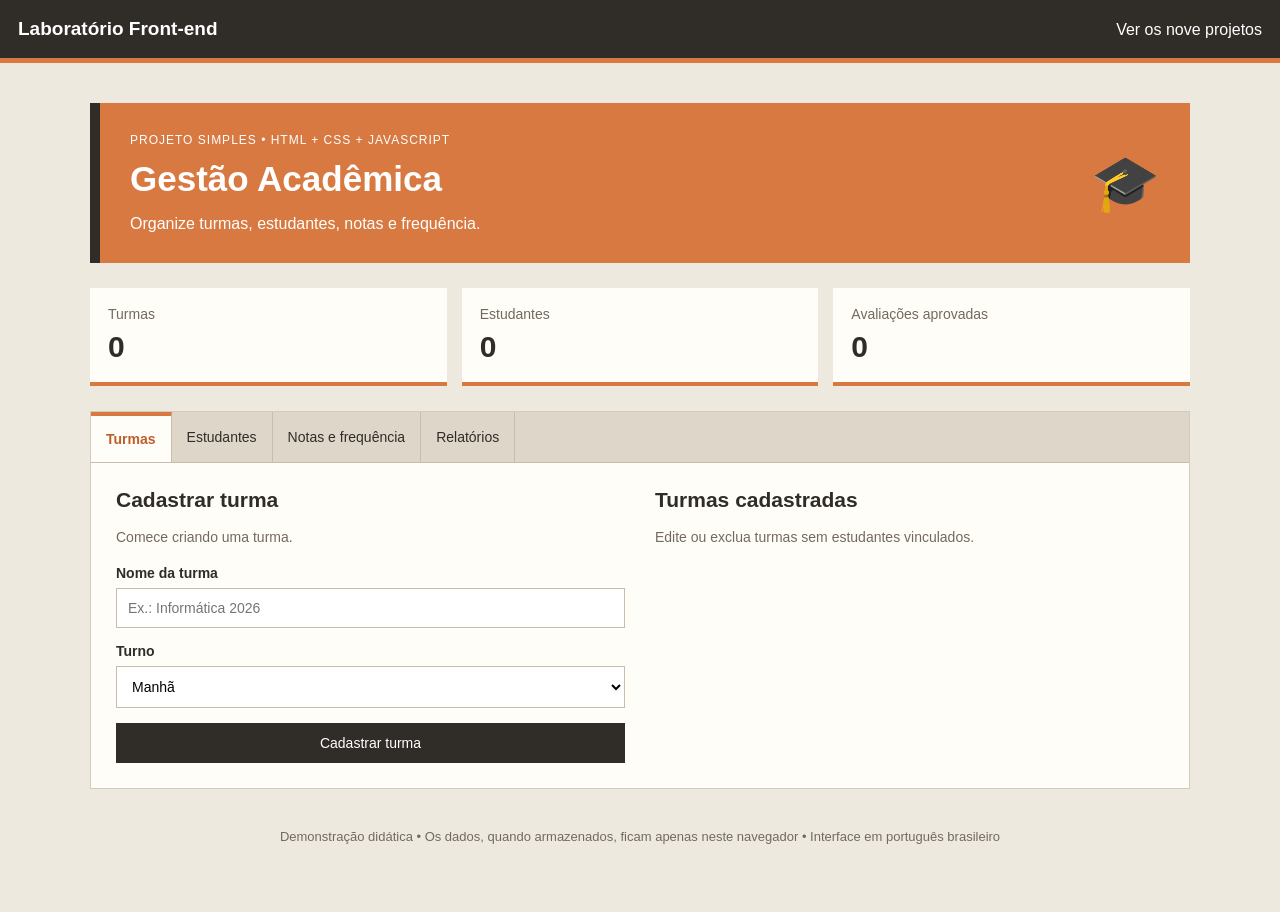
==== index.html @ 13411622 "FEFEFEF FEFEFE" ====
<!DOCTYPE html>
<html lang="pt-BR">
<head>
    <meta charset="UTF-8">
    <meta name="viewport" content="width=device-width, initial-scale=1">
    <meta name="description" content="Projeto educacional Front-end: Gestão Acadêmica. Interface em português brasileiro.">
    <title>Gestão Acadêmica | Projetos Front-end</title>
    <link rel="stylesheet" href="style.css">
</head>
<body>
    <header class="topbar">
        <div class="topbar-inner">
            <a class="brand" href="../index.html">Laboratório Front-end</a>
            <a class="back" href="../index.html"> Ver os nove projetos</a>
        </div>
    </header>

    <div class="app">

        <section class="hero">
            <div>
                <div class="eyebrow">Projeto simples • HTML + CSS + JavaScript</div>
                <h1>Gestão Acadêmica</h1>
                <p>Organize turmas, estudantes, notas e frequência.</p>
            </div>

            <div class="hero-emoji" aria-hidden="true">🎓</div>
        </section>

        <main class="main">

            <div id="aviso" class="feedback" role="status" aria-live="polite" hidden></div>

            <div class="metrics">

                <div class="metric">
                    <span>Turmas</span>
                    <strong id="q-turmas">0</strong>
                </div>

                <div class="metric">
                    <span>Estudantes</span>
                    <strong id="q-estudantes">0</strong>
                </div>

                <div class="metric">
                    <span>Avaliações aprovadas</span>
                    <strong id="q-aprovados">0</strong>
                </div>

            </div>

            <div class="panel">

                <nav class="tabbar" aria-label="Seções do sistema">
                    <button class="tab active" type="button" data-aba="turmas">Turmas</button>
                    <button class="tab" type="button" data-aba="estudantes">Estudantes</button>
                    <button class="tab" type="button" data-aba="avaliacoes">Notas e frequência</button>
                    <button class="tab" type="button" data-aba="relatorios">Relatórios</button>
                </nav>

                <section id="aba-turmas" class="aba">

                    <div class="grid">

                        <div class="span-4">
                            <h2>Cadastrar turma</h2>
                            <p class="intro">Comece criando uma turma.</p>

                            <form id="form-turma" class="stack">

                                <div class="field">
                                    <label for="nome-turma">Nome da turma</label>
                                    <input id="nome-turma" maxlength="60" required placeholder="Ex.: Informática 2026">
                                </div>

                                <div class="field">
                                    <label for="turno">Turno</label>
                                    <select id="turno">
                                        <option>Manhã</option>
                                        <option>Tarde</option>
                                        <option>Noite</option>
                                    </select>
                                </div>

                                <button class="btn btn-primary" type="submit">Cadastrar turma</button>

                            </form>
                        </div>

                        <div class="span-8">
                            <h2>Turmas cadastradas</h2>
                            <p class="intro">Edite ou exclua turmas sem estudantes vinculados.</p>
                            <div id="lista-turmas" class="item-list"></div>
                        </div>

                    </div>

                </section>

                <section id="aba-estudantes" class="aba" hidden>

                    <div class="grid">

                        <div class="span-4">
                            <h2>Cadastrar estudante</h2>
                            <p class="intro">Associe cada estudante à turma correta.</p>

                            <form id="form-estudante" class="stack">

                                <div class="field">
                                    <label for="nome-estudante">Nome completo</label>
                                    <input id="nome-estudante" maxlength="80" required>
                                </div>

                                <div class="field">
                                    <label for="matricula">Matrícula</label>
                                    <input id="matricula" maxlength="20" required>
                                </div>

                                <div class="field">
                                    <label for="turma-estudante">Turma</label>
                                    <select id="turma-estudante" required></select>
                                </div>

                                <button class="btn btn-primary" type="submit">Cadastrar estudante</button>

                            </form>
                        </div>

                        <div class="span-8">
                            <h2>Estudantes cadastrados</h2>
                            <div id="lista-estudantes" class="item-list"></div>
                        </div>

                    </div>

                </section>

                <section id="aba-avaliacoes" class="aba" hidden>

                    <div class="grid">

                        <div class="span-5">
                            <h2>Lançar avaliação</h2>
                            <p class="intro">Média mínima: 6,0. Frequência mínima: 75%.</p>

                            <form id="form-avaliacao" class="stack">

                                <div class="field">
                                    <label for="aluno-avaliacao">Estudante</label>
                                    <select id="aluno-avaliacao" required></select>
                                </div>

                                <div class="field">
                                    <label for="disciplina">Unidade curricular</label>
                                    <input id="disciplina" maxlength="80" required placeholder="Ex.: Projeto Front-end">
                                </div>

                                <div class="form-grid">

                                    <div class="field">
                                        <label for="n1">Nota 1</label>
                                        <input id="n1" type="number" min="0" max="10" step="0.1" required>
                                    </div>

                                    <div class="field">
                                        <label for="n2">Nota 2</label>
                                        <input id="n2" type="number" min="0" max="10" step="0.1" required>
                                    </div>

                                </div>

                                <div class="field">
                                    <label for="freq">Frequência (%)</label>
                                    <input id="freq" type="number" min="0" max="100" step="1" value="100" required>
                                </div>

                                <button class="btn btn-primary" type="submit">Salvar avaliação</button>

                            </form>
                        </div>

                        <div class="span-7">
                            <h2>Avaliações registradas</h2>
                            <p class="intro">Um registro por estudante e unidade curricular. Ao enviar novamente, o registro existente é atualizado.</p>
                            <div id="lista-avaliacoes" class="item-list"></div>
                        </div>

                    </div>

                </section>

                <section id="aba-relatorios" class="aba" hidden>

                    <div class="row between">

                        <div>
                            <h2>Relatório de desempenho</h2>
                            <p class="intro">Consulte as notas, a frequência e a situação acadêmica.</p>
                        </div>

                        <button id="exportar" class="btn btn-secondary btn-small" type="button">Baixar relatório CSV</button>

                    </div>

                    <div class="field" style="max-width: 300px; margin-bottom: 15px;">
                        <label for="filtro-turma">Filtrar por turma</label>
                        <select id="filtro-turma">
                            <option value="">Todas as turmas</option>
                        </select>
                    </div>

                    <div id="tabela-relatorio" class="table-wrap"></div>

                </section>

            </div>

        </main>

        <p class="footer">
            Demonstração didática • Os dados, quando armazenados, ficam apenas neste navegador • Interface em português brasileiro
        </p>

    </div>
  <script src="script.js" defer></script>
</body>
</html>
---- style.css ----
body {
    margin: 0;
    font-family: Arial, sans-serif;
    background-color: #eee9df;
    color: #302c28;
}

.topbar {
    background-color: #302c28;
    padding: 18px;
    border-bottom: 5px solid #d87941;
}

.topbar-inner {
    display: flex;
    justify-content: space-between;
    gap: 15px;
    flex-wrap: wrap;
}

.topbar a {
    color: white;
    text-decoration: none;
}

.brand {
    font-size: 19px;
    font-weight: bold;
}

.back {
    padding-top: 3px;
}

.app {
    max-width: 1100px;
    margin: 25px auto;
    padding: 15px;
}

.hero {
    background-color: #d87941;
    color: white;
    padding: 30px;
    display: flex;
    justify-content: space-between;
    align-items: center;
    border-left: 10px solid #302c28;
}

.hero h1 {
    font-size: 35px;
    margin: 12px 0;
}

.hero p {
    margin-bottom: 0;
}

.eyebrow {
    font-size: 12px;
    text-transform: uppercase;
    letter-spacing: 1px;
}

.hero-emoji {
    font-size: 55px;
}

.main {
    margin-top: 25px;
}

.metrics {
    display: flex;
    gap: 15px;
    margin-bottom: 25px;
    flex-wrap: wrap;
}

.metric {
    background-color: #fffdf8;
    padding: 18px;
    flex: 1;
    min-width: 150px;
    border-bottom: 4px solid #d87941;
}

.metric span {
    display: block;
    font-size: 14px;
    color: #74695e;
}

.metric strong {
    display: block;
    font-size: 30px;
    margin-top: 8px;
    color: #302c28;
}

.panel {
    background-color: #fffdf8;
    border: 1px solid #d4cbbd;
}

.panel h2 {
    margin-top: 0;
    font-size: 21px;
}

.tabbar {
    display: flex;
    background-color: #ded6c9;
    flex-wrap: wrap;
    border-bottom: 1px solid #c9bead;
}

.tab {
    padding: 15px;
    background-color: transparent;
    color: #302c28;
    border: none;
    border-right: 1px solid #c9bead;
    cursor: pointer;
    font-size: 14px;
}

.tab.active {
    background-color: #fffdf8;
    color: #bd5d29;
    border-top: 4px solid #d87941;
    font-weight: bold;
}

.aba {
    padding: 25px;
}

.grid {
    display: flex;
    gap: 30px;
    flex-wrap: wrap;
}

.span-4,
.span-5,
.span-7,
.span-8 {
    flex: 1;
    min-width: 240px;
}

.intro {
    color: #74695e;
    font-size: 14px;
    margin-bottom: 20px;
}

.stack {
    display: flex;
    flex-direction: column;
    gap: 15px;
}

.field label {
    display: block;
    margin-bottom: 7px;
    font-size: 14px;
    font-weight: bold;
}

.field input,
.field select {
    width: 100%;
    padding: 11px;
    border: 1px solid #c9bead;
    background-color: white;
    box-sizing: border-box;
    font-family: Arial, sans-serif;
    font-size: 14px;
}

.field input:focus,
.field select:focus {
    outline: 2px solid #d87941;
}

.form-grid {
    display: flex;
    gap: 12px;
}

.form-grid .field {
    flex: 1;
    min-width: 0;
}

.btn {
    padding: 12px 16px;
    border: none;
    cursor: pointer;
    font-size: 14px;
}

.btn-primary {
    background-color: #302c28;
    color: white;
}

.btn-secondary {
    background-color: #ded6c9;
    color: #302c28;
    border: 1px solid #c9bead;
}

.btn-small {
    padding: 10px;
}

.item-list {
    margin-top: 15px;
}

.item {
    background-color: #f5f0e7;
    padding: 15px;
    margin-bottom: 12px;
    border-left: 4px solid #d87941;
}

.item h3 {
    margin-top: 0;
}

.item p {
    margin: 7px 0;
}

.item button {
    margin-right: 6px;
    margin-top: 8px;
}

.empty {
    padding: 25px;
    text-align: center;
    color: #74695e;
    border: 1px dashed #c9bead;
    background-color: #f5f0e7;
}

.muted {
    color: #74695e;
}

.feedback {
    background-color: #e1ead8;
    color: #38552b;
    padding: 13px;
    margin-bottom: 15px;
    border-left: 5px solid #66834f;
}

.feedback.error {
    background-color: #f5dcd5;
    color: #8c3025;
    border-left-color: #b64032;
}

.feedback[hidden],
.aba[hidden] {
    display: none;
}

.row {
    display: flex;
    gap: 12px;
    align-items: center;
    flex-wrap: wrap;
}

.between {
    justify-content: space-between;
}

.table-wrap {
    overflow-x: auto;
}

table {
    width: 100%;
    border-collapse: collapse;
    font-size: 14px;
}

th,
td {
    padding: 12px;
    border-bottom: 1px solid #d4cbbd;
    text-align: left;
}

th {
    background-color: #302c28;
    color: white;
}

tr:nth-child(even) {
    background-color: #f5f0e7;
}

.footer {
    text-align: center;
    color: #74695e;
    font-size: 13px;
    margin-top: 25px;
    padding: 15px;
}
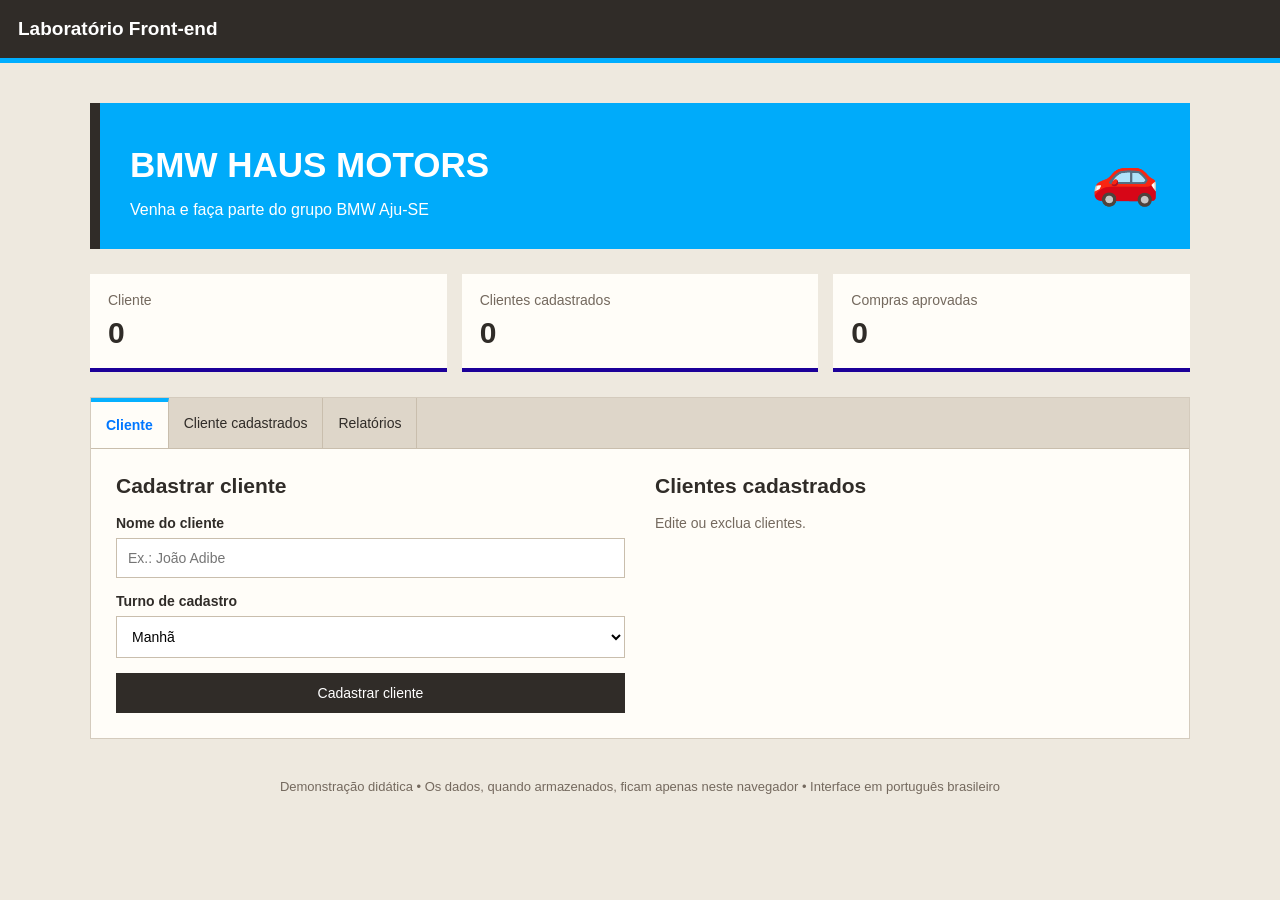
==== commit 8da6fa51: "DDFDFDDFF DDDDFD" ====
--- a/index.html
+++ b/index.html
@@ -4,14 +4,14 @@
     <meta charset="UTF-8">
     <meta name="viewport" content="width=device-width, initial-scale=1">
     <meta name="description" content="Projeto educacional Front-end: Gestão Acadêmica. Interface em português brasileiro.">
-    <title>Gestão Acadêmica | Projetos Front-end</title>
+    <title>BMW HAUS MOTORS </title>
     <link rel="stylesheet" href="style.css">
 </head>
 <body>
     <header class="topbar">
         <div class="topbar-inner">
             <a class="brand" href="../index.html">Laboratório Front-end</a>
-            <a class="back" href="../index.html"> Ver os nove projetos</a>
+            <a class="back" href="../index.html"></a>
         </div>
     </header>
 
@@ -19,12 +19,12 @@
 
         <section class="hero">
             <div>
-                <div class="eyebrow">Projeto simples • HTML + CSS + JavaScript</div>
-                <h1>Gestão Acadêmica</h1>
-                <p>Organize turmas, estudantes, notas e frequência.</p>
+                <div class="eyebrow"></div>
+                <h1>BMW HAUS MOTORS</h1>
+                <p>Venha e faça parte do grupo BMW Aju-SE</p>
             </div>
 
-            <div class="hero-emoji" aria-hidden="true">🎓</div>
+            <div class="hero-emoji" aria-hidden="true">🚗</div>
         </section>
 
         <main class="main">
@@ -34,17 +34,17 @@
             <div class="metrics">
 
                 <div class="metric">
-                    <span>Turmas</span>
+                    <span>Cliente</span>
                     <strong id="q-turmas">0</strong>
                 </div>
 
                 <div class="metric">
-                    <span>Estudantes</span>
+                    <span>Clientes cadastrados</span>
                     <strong id="q-estudantes">0</strong>
                 </div>
 
                 <div class="metric">
-                    <span>Avaliações aprovadas</span>
+                    <span>Compras aprovadas</span>
                     <strong id="q-aprovados">0</strong>
                 </div>
 
@@ -53,9 +53,8 @@
             <div class="panel">
 
                 <nav class="tabbar" aria-label="Seções do sistema">
-                    <button class="tab active" type="button" data-aba="turmas">Turmas</button>
-                    <button class="tab" type="button" data-aba="estudantes">Estudantes</button>
-                    <button class="tab" type="button" data-aba="avaliacoes">Notas e frequência</button>
+                    <button class="tab active" type="button" data-aba="turmas">Cliente</button>
+                    <button class="tab" type="button" data-aba="estudantes">Cliente cadastrados</button>
                     <button class="tab" type="button" data-aba="relatorios">Relatórios</button>
                 </nav>
 
@@ -64,33 +63,31 @@
                     <div class="grid">
 
                         <div class="span-4">
-                            <h2>Cadastrar turma</h2>
-                            <p class="intro">Comece criando uma turma.</p>
-
-                            <form id="form-turma" class="stack">
-
-                                <div class="field">
-                                    <label for="nome-turma">Nome da turma</label>
-                                    <input id="nome-turma" maxlength="60" required placeholder="Ex.: Informática 2026">
-                                </div>
-
-                                <div class="field">
-                                    <label for="turno">Turno</label>
+                            <h2>Cadastrar cliente</h2>
+
+                            <form id="form-cliente" class="stack">
+
+                                <div class="field">
+                                    <label for="nome-cliente">Nome do cliente</label>
+                                    <input id="nome-cliente" maxlength="60" required placeholder="Ex.: João Adibe">
+                                </div>
+
+                                <div class="field">
+                                    <label for="turno">Turno de cadastro</label>
                                     <select id="turno">
                                         <option>Manhã</option>
                                         <option>Tarde</option>
-                                        <option>Noite</option>
                                     </select>
                                 </div>
 
-                                <button class="btn btn-primary" type="submit">Cadastrar turma</button>
+                                <button class="btn btn-primary" type="submit">Cadastrar cliente</button>
 
                             </form>
                         </div>
 
                         <div class="span-8">
-                            <h2>Turmas cadastradas</h2>
-                            <p class="intro">Edite ou exclua turmas sem estudantes vinculados.</p>
+                            <h2>Clientes cadastrados</h2>
+                            <p class="intro">Edite ou exclua clientes.</p>
                             <div id="lista-turmas" class="item-list"></div>
                         </div>
 
@@ -103,7 +100,7 @@
                     <div class="grid">
 
                         <div class="span-4">
-                            <h2>Cadastrar estudante</h2>
+                            <h2>Cadastrar cliente</h2>
                             <p class="intro">Associe cada estudante à turma correta.</p>
 
                             <form id="form-estudante" class="stack">
@@ -129,7 +126,7 @@
                         </div>
 
                         <div class="span-8">
-                            <h2>Estudantes cadastrados</h2>
+                            <h2>Clientes cadastrados</h2>
                             <div id="lista-estudantes" class="item-list"></div>
                         </div>
 
@@ -148,7 +145,7 @@
                             <form id="form-avaliacao" class="stack">
 
                                 <div class="field">
-                                    <label for="aluno-avaliacao">Estudante</label>
+                                    <label for="aluno-avaliacao">cliente</label>
                                     <select id="aluno-avaliacao" required></select>
                                 </div>
 
--- a/style.css
+++ b/style.css
@@ -8,7 +8,7 @@
 .topbar {
     background-color: #302c28;
     padding: 18px;
-    border-bottom: 5px solid #d87941;
+    border-bottom: 5px solid #00aeff;
 }
 
 .topbar-inner {
@@ -39,7 +39,7 @@
 }
 
 .hero {
-    background-color: #d87941;
+    background-color: #00abfa;
     color: white;
     padding: 30px;
     display: flex;
@@ -83,7 +83,7 @@
     padding: 18px;
     flex: 1;
     min-width: 150px;
-    border-bottom: 4px solid #d87941;
+    border-bottom: 4px solid #1c0099;
 }
 
 .metric span {
@@ -128,8 +128,8 @@
 
 .tab.active {
     background-color: #fffdf8;
-    color: #bd5d29;
-    border-top: 4px solid #d87941;
+    color: #0077ff;
+    border-top: 4px solid #05b0ff;
     font-weight: bold;
 }
 
@@ -183,7 +183,7 @@
 
 .field input:focus,
 .field select:focus {
-    outline: 2px solid #d87941;
+    outline: 2px solid #060496;
 }
 
 .form-grid {
@@ -226,7 +226,7 @@
     background-color: #f5f0e7;
     padding: 15px;
     margin-bottom: 12px;
-    border-left: 4px solid #d87941;
+    border-left: 4px solid #08007a;
 }
 
 .item h3 {
@@ -264,8 +264,8 @@
 
 .feedback.error {
     background-color: #f5dcd5;
-    color: #8c3025;
-    border-left-color: #b64032;
+    color: #0b0194;
+    border-left-color: #0b0194;
 }
 
 .feedback[hidden],
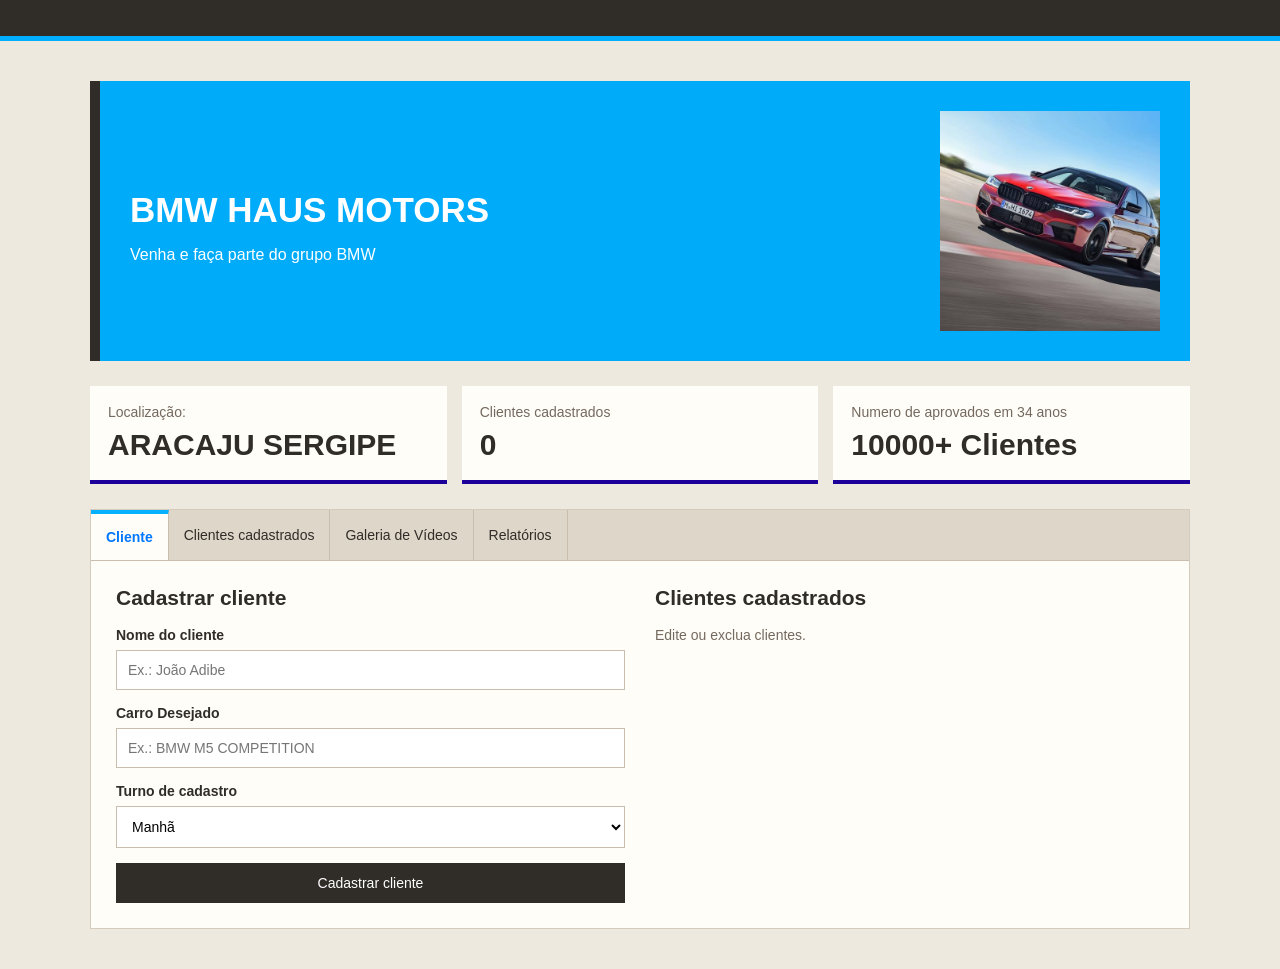
==== commit d7c82635: "DFDFFDDFD FEFEFFE" ====
--- a/index.html
+++ b/index.html
@@ -4,27 +4,26 @@
     <meta charset="UTF-8">
     <meta name="viewport" content="width=device-width, initial-scale=1">
     <meta name="description" content="Projeto educacional Front-end: Gestão Acadêmica. Interface em português brasileiro.">
-    <title>BMW HAUS MOTORS </title>
+    <title>BMW HAUS MOTORS</title>
     <link rel="stylesheet" href="style.css">
 </head>
 <body>
     <header class="topbar">
         <div class="topbar-inner">
-            <a class="brand" href="../index.html">Laboratório Front-end</a>
-            <a class="back" href="../index.html"></a>
+            <a class="brand" href="../index.html"></a>
         </div>
     </header>
 
     <div class="app">
-
         <section class="hero">
             <div>
                 <div class="eyebrow"></div>
                 <h1>BMW HAUS MOTORS</h1>
-                <p>Venha e faça parte do grupo BMW Aju-SE</p>
+                <p>Venha e faça parte do grupo BMW </p>
             </div>
-
-            <div class="hero-emoji" aria-hidden="true">🚗</div>
+            <div class="hero-emoji" aria-hidden="true">
+                <img src="IMG/M5.jpg" alt="Carro BMW" class="hero-img">
+            </div>
         </section>
 
         <main class="main">
@@ -34,18 +33,18 @@
             <div class="metrics">
 
                 <div class="metric">
-                    <span>Cliente</span>
-                    <strong id="q-turmas">0</strong>
+                    <span>Localização:</span>
+                    <strong>ARACAJU SERGIPE</strong>
                 </div>
 
                 <div class="metric">
                     <span>Clientes cadastrados</span>
-                    <strong id="q-estudantes">0</strong>
+                    <strong id="q-clientes">0</strong>
                 </div>
 
                 <div class="metric">
-                    <span>Compras aprovadas</span>
-                    <strong id="q-aprovados">0</strong>
+                    <span>Numero de aprovados em 34 anos</span>
+                    <strong id="q-aprovados">10000+ Clientes</strong>
                 </div>
 
             </div>
@@ -54,24 +53,24 @@
 
                 <nav class="tabbar" aria-label="Seções do sistema">
                     <button class="tab active" type="button" data-aba="turmas">Cliente</button>
-                    <button class="tab" type="button" data-aba="estudantes">Cliente cadastrados</button>
+                    <button class="tab" type="button" data-aba="estudantes">Clientes cadastrados</button>
+                    <button class="tab" type="button" data-aba="videos">Galeria de Vídeos</button>
                     <button class="tab" type="button" data-aba="relatorios">Relatórios</button>
                 </nav>
-
                 <section id="aba-turmas" class="aba">
-
                     <div class="grid">
-
                         <div class="span-4">
                             <h2>Cadastrar cliente</h2>
-
                             <form id="form-cliente" class="stack">
 
                                 <div class="field">
                                     <label for="nome-cliente">Nome do cliente</label>
                                     <input id="nome-cliente" maxlength="60" required placeholder="Ex.: João Adibe">
                                 </div>
-
+                                <div class="field">
+                                    <label for="carro-cliente">Carro Desejado</label>
+                                    <input id="carro-cliente" maxlength="60" required placeholder="Ex.: BMW M5 COMPETITION">
+                                </div>
                                 <div class="field">
                                     <label for="turno">Turno de cadastro</label>
                                     <select id="turno">
@@ -92,16 +91,13 @@
                         </div>
 
                     </div>
-
                 </section>
-
                 <section id="aba-estudantes" class="aba" hidden>
-
                     <div class="grid">
 
                         <div class="span-4">
                             <h2>Cadastrar cliente</h2>
-                            <p class="intro">Associe cada estudante à turma correta.</p>
+                            <p class="intro">Associe cada cliente ao carro correto.</p>
 
                             <form id="form-estudante" class="stack">
 
@@ -111,16 +107,19 @@
                                 </div>
 
                                 <div class="field">
-                                    <label for="matricula">Matrícula</label>
+                                    <label for="matricula">Cadastro Registrado</label>
                                     <input id="matricula" maxlength="20" required>
                                 </div>
 
                                 <div class="field">
-                                    <label for="turma-estudante">Turma</label>
-                                    <select id="turma-estudante" required></select>
+                                    <label for="turno-estudante">Turno de cadastro</label>
+                                    <select id="turno-estudante">
+                                        <option>Manhã</option>
+                                        <option>Tarde</option>
+                                    </select>
                                 </div>
 
-                                <button class="btn btn-primary" type="submit">Cadastrar estudante</button>
+                                <button class="btn btn-primary" type="submit">Cadastrar cliente</button>
 
                             </form>
                         </div>
@@ -131,80 +130,39 @@
                         </div>
 
                     </div>
-
                 </section>
 
-                <section id="aba-avaliacoes" class="aba" hidden>
+                <section id="aba-videos" class="aba" hidden>
+                    <h2>BMW M5 Competition 2022</h2>
+                    <p class="intro">Assista ao Santo graal da BMW.</p>
 
-                    <div class="grid">
-
-                        <div class="span-5">
-                            <h2>Lançar avaliação</h2>
-                            <p class="intro">Média mínima: 6,0. Frequência mínima: 75%.</p>
-
-                            <form id="form-avaliacao" class="stack">
-
-                                <div class="field">
-                                    <label for="aluno-avaliacao">cliente</label>
-                                    <select id="aluno-avaliacao" required></select>
-                                </div>
-
-                                <div class="field">
-                                    <label for="disciplina">Unidade curricular</label>
-                                    <input id="disciplina" maxlength="80" required placeholder="Ex.: Projeto Front-end">
-                                </div>
-
-                                <div class="form-grid">
-
-                                    <div class="field">
-                                        <label for="n1">Nota 1</label>
-                                        <input id="n1" type="number" min="0" max="10" step="0.1" required>
-                                    </div>
-
-                                    <div class="field">
-                                        <label for="n2">Nota 2</label>
-                                        <input id="n2" type="number" min="0" max="10" step="0.1" required>
-                                    </div>
-
-                                </div>
-
-                                <div class="field">
-                                    <label for="freq">Frequência (%)</label>
-                                    <input id="freq" type="number" min="0" max="100" step="1" value="100" required>
-                                </div>
-
-                                <button class="btn btn-primary" type="submit">Salvar avaliação</button>
-
-                            </form>
+                    <div class="video-grid">
+                        <div class="video-card">
+                            <h3> BMW M5 Competition</h3>
+                            <video class="video-player" controls preload="metadata">
+                                <source src="VIDEO/videoplayback.mp4" type="video/mp4">
+                            </video>
                         </div>
 
-                        <div class="span-7">
-                            <h2>Avaliações registradas</h2>
-                            <p class="intro">Um registro por estudante e unidade curricular. Ao enviar novamente, o registro existente é atualizado.</p>
-                            <div id="lista-avaliacoes" class="item-list"></div>
+                        </div>
+                        </div>
                         </div>
 
                     </div>
-
                 </section>
 
                 <section id="aba-relatorios" class="aba" hidden>
 
                     <div class="row between">
-
-                        <div>
-                            <h2>Relatório de desempenho</h2>
-                            <p class="intro">Consulte as notas, a frequência e a situação acadêmica.</p>
-                        </div>
-
-                        <button id="exportar" class="btn btn-secondary btn-small" type="button">Baixar relatório CSV</button>
-
+                        <div></div>
+                        <button id="exportar" class="btn btn-secondary btn-small" type="button">Baixar relatório do Cliente</button>
                     </div>
 
                     <div class="field" style="max-width: 300px; margin-bottom: 15px;">
-                        <label for="filtro-turma">Filtrar por turma</label>
-                        <select id="filtro-turma">
-                            <option value="">Todas as turmas</option>
+                        <label for="filtro-cliente">Filtrar por turno</label>
+                        <select id="filtro-cliente">
+                            <option value="">Manhã</option>
+                            <option value="">Tarde</option>
                         </select>
                     </div>
 
@@ -215,11 +173,6 @@
             </div>
 
         </main>
-
-        <p class="footer">
-            Demonstração didática • Os dados, quando armazenados, ficam apenas neste navegador • Interface em português brasileiro
-        </p>
-
     </div>
   <script src="script.js" defer></script>
 </body>
--- a/style.css
+++ b/style.css
@@ -4,40 +4,33 @@
     background-color: #eee9df;
     color: #302c28;
 }
-
 .topbar {
     background-color: #302c28;
     padding: 18px;
     border-bottom: 5px solid #00aeff;
 }
-
 .topbar-inner {
     display: flex;
     justify-content: space-between;
     gap: 15px;
     flex-wrap: wrap;
 }
-
 .topbar a {
     color: white;
     text-decoration: none;
 }
-
 .brand {
     font-size: 19px;
     font-weight: bold;
 }
-
 .back {
     padding-top: 3px;
 }
-
 .app {
     max-width: 1100px;
     margin: 25px auto;
     padding: 15px;
 }
-
 .hero {
     background-color: #00abfa;
     color: white;
@@ -47,37 +40,35 @@
     align-items: center;
     border-left: 10px solid #302c28;
 }
-
 .hero h1 {
     font-size: 35px;
     margin: 12px 0;
 }
-
 .hero p {
     margin-bottom: 0;
 }
-
 .eyebrow {
     font-size: 12px;
     text-transform: uppercase;
     letter-spacing: 1px;
 }
-
 .hero-emoji {
     font-size: 55px;
 }
-
+.hero-img {
+    max-width: 220px;
+    height: auto;
+    display: block;
+}
 .main {
     margin-top: 25px;
 }
-
 .metrics {
     display: flex;
     gap: 15px;
     margin-bottom: 25px;
     flex-wrap: wrap;
 }
-
 .metric {
     background-color: #fffdf8;
     padding: 18px;
@@ -85,37 +76,31 @@
     min-width: 150px;
     border-bottom: 4px solid #1c0099;
 }
-
 .metric span {
     display: block;
     font-size: 14px;
     color: #74695e;
 }
-
 .metric strong {
     display: block;
     font-size: 30px;
     margin-top: 8px;
     color: #302c28;
 }
-
 .panel {
     background-color: #fffdf8;
     border: 1px solid #d4cbbd;
 }
-
 .panel h2 {
     margin-top: 0;
     font-size: 21px;
 }
-
 .tabbar {
     display: flex;
     background-color: #ded6c9;
     flex-wrap: wrap;
     border-bottom: 1px solid #c9bead;
 }
-
 .tab {
     padding: 15px;
     background-color: transparent;
@@ -125,24 +110,20 @@
     cursor: pointer;
     font-size: 14px;
 }
-
 .tab.active {
     background-color: #fffdf8;
     color: #0077ff;
     border-top: 4px solid #05b0ff;
     font-weight: bold;
 }
-
 .aba {
     padding: 25px;
 }
-
 .grid {
     display: flex;
     gap: 30px;
     flex-wrap: wrap;
 }
-
 .span-4,
 .span-5,
 .span-7,
@@ -150,26 +131,22 @@
     flex: 1;
     min-width: 240px;
 }
-
 .intro {
     color: #74695e;
     font-size: 14px;
     margin-bottom: 20px;
 }
-
 .stack {
     display: flex;
     flex-direction: column;
     gap: 15px;
 }
-
 .field label {
     display: block;
     margin-bottom: 7px;
     font-size: 14px;
     font-weight: bold;
 }
-
 .field input,
 .field select {
     width: 100%;
@@ -180,44 +157,36 @@
     font-family: Arial, sans-serif;
     font-size: 14px;
 }
-
 .field input:focus,
 .field select:focus {
     outline: 2px solid #060496;
 }
-
 .form-grid {
     display: flex;
     gap: 12px;
 }
-
 .form-grid .field {
     flex: 1;
     min-width: 0;
 }
-
 .btn {
     padding: 12px 16px;
     border: none;
     cursor: pointer;
     font-size: 14px;
 }
-
 .btn-primary {
     background-color: #302c28;
     color: white;
 }
-
 .btn-secondary {
     background-color: #ded6c9;
     color: #302c28;
     border: 1px solid #c9bead;
 }
-
 .btn-small {
     padding: 10px;
 }
-
 .item-list {
     margin-top: 15px;
 }
@@ -228,20 +197,16 @@
     margin-bottom: 12px;
     border-left: 4px solid #08007a;
 }
-
 .item h3 {
     margin-top: 0;
 }
-
 .item p {
     margin: 7px 0;
 }
-
 .item button {
     margin-right: 6px;
     margin-top: 8px;
 }
-
 .empty {
     padding: 25px;
     text-align: center;
@@ -249,11 +214,9 @@
     border: 1px dashed #c9bead;
     background-color: #f5f0e7;
 }
-
 .muted {
     color: #74695e;
 }
-
 .feedback {
     background-color: #e1ead8;
     color: #38552b;
@@ -261,13 +224,11 @@
     margin-bottom: 15px;
     border-left: 5px solid #66834f;
 }
-
 .feedback.error {
     background-color: #f5dcd5;
     color: #0b0194;
     border-left-color: #0b0194;
 }
-
 .feedback[hidden],
 .aba[hidden] {
     display: none;
@@ -316,4 +277,46 @@
     font-size: 13px;
     margin-top: 25px;
     padding: 15px;
+}
+
+/* ===================================
+   ESTILOS DA GALERIA DE VÍDEOS
+   =================================== */
+.video-grid {
+    display: grid;
+    grid-template-columns: repeat(auto-fit, minmax(280px, 1fr));
+    gap: 20px;
+    margin-top: 20px;
+}
+
+.video-card {
+    background-color: #f5f0e7;
+    border: 1px solid #d4cbbd;
+    border-left: 5px solid #00abfa;
+    padding: 15px;
+    border-radius: 4px;
+    box-shadow: 0 2px 5px rgba(0, 0, 0, 0.05);
+}
+
+.video-card h3 {
+    margin-top: 0;
+    margin-bottom: 10px;
+    font-size: 16px;
+    color: #302c28;
+}
+
+.video-player {
+    width: 100%;
+    aspect-ratio: 16 / 9;
+    background-color: #302c28;
+    border-radius: 4px;
+    display: block;
+    outline: none;
+}
+
+.video-card p {
+    font-size: 13px;
+    color: #74695e;
+    margin-top: 8px;
+    margin-bottom: 0;
 }
